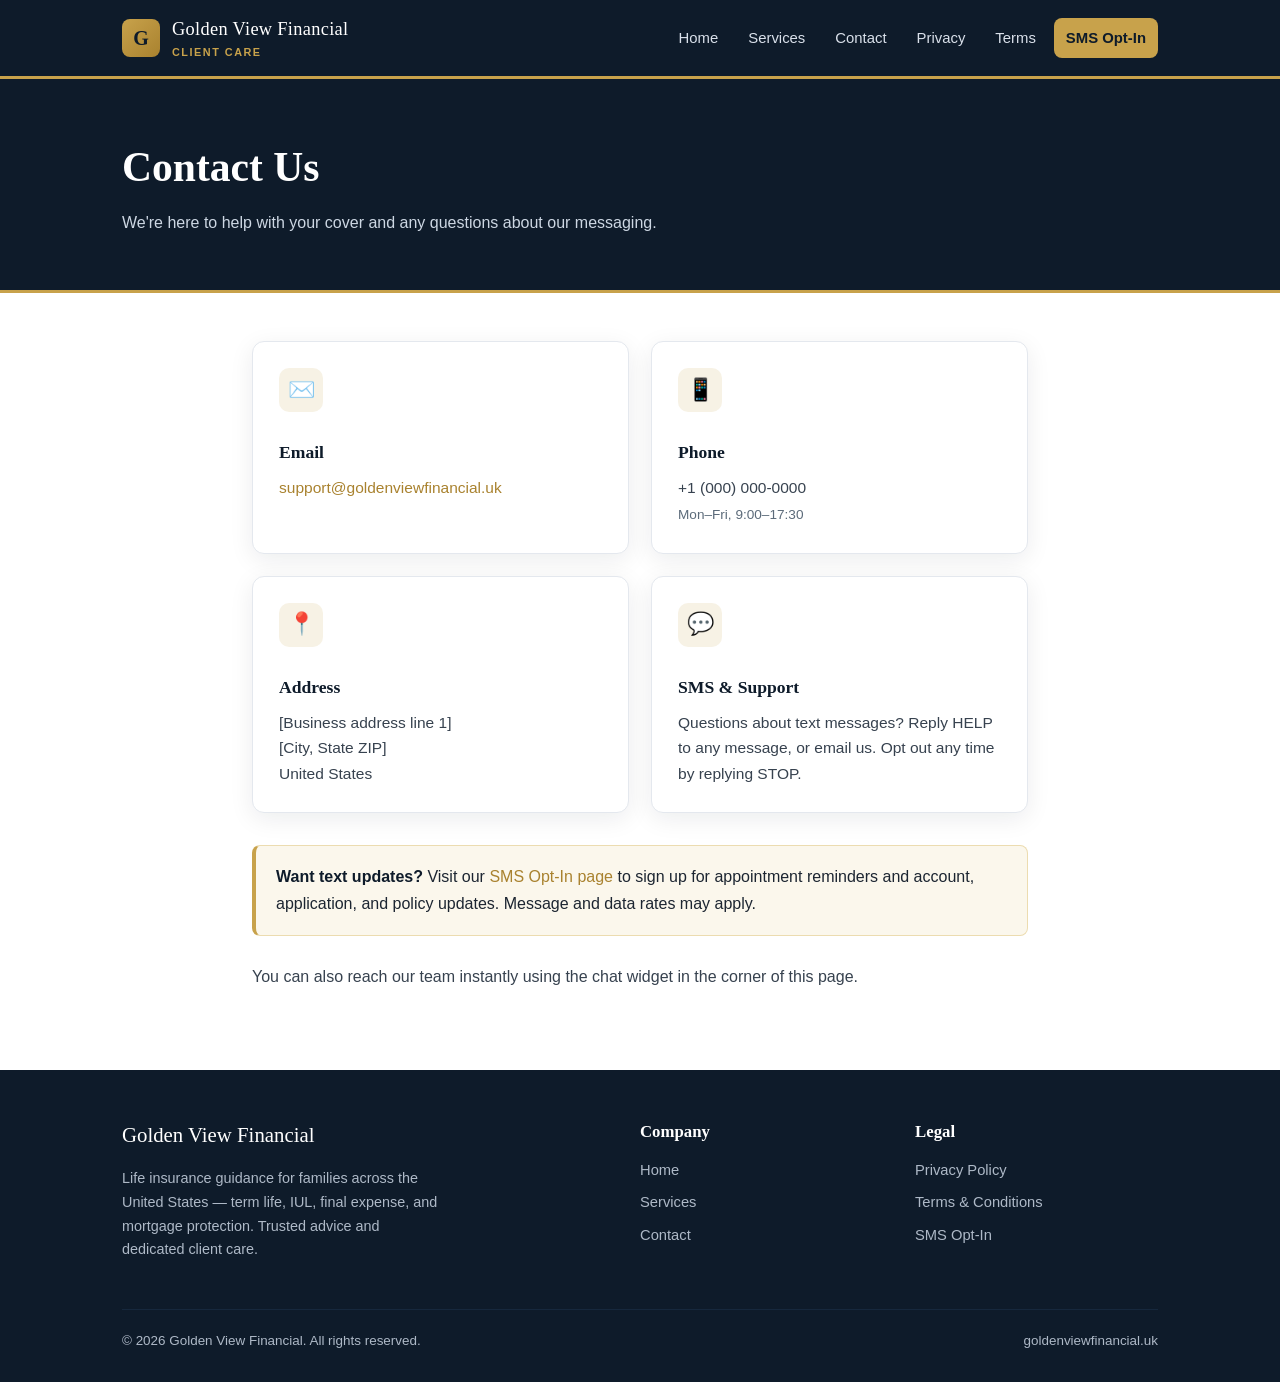
==== contact.html @ 4571d83e "Build A2P compliance website for Golden View Financial Static site to satisfy A2P 10DLC campaign reg" ====
<!DOCTYPE html>
<html lang="en">
<head>
  <meta charset="UTF-8" />
  <meta name="viewport" content="width=device-width, initial-scale=1.0" />
  <title>Contact — Golden View Financial</title>
  <meta name="description" content="Contact Golden View Financial for life insurance guidance — term life, IUL, final expense, and mortgage protection — or with questions about our SMS messaging program." />
  <link rel="stylesheet" href="styles.css" />
</head>
<body>
  <header class="site-header">
    <nav class="nav">
      <div class="brand">
        <a href="index.html" style="display:flex;align-items:center;gap:12px;">
          <span class="mark">G</span>
          <span class="name">Golden View Financial<small>Client Care</small></span>
        </a>
      </div>
      <div class="nav-links">
        <a href="index.html">Home</a>
        <a href="index.html#services">Services</a>
        <a href="contact.html">Contact</a>
        <a href="privacy.html">Privacy</a>
        <a href="terms.html">Terms</a>
        <a href="optin.html" class="cta">SMS Opt-In</a>
      </div>
    </nav>
  </header>

  <div class="page-head">
    <div class="container">
      <h1>Contact Us</h1>
      <p>We're here to help with your cover and any questions about our messaging.</p>
    </div>
  </div>

  <div class="content">
    <div class="container">
      <div class="grid" style="grid-template-columns:1fr 1fr;">
        <div class="card">
          <div class="icon">✉️</div>
          <h3>Email</h3>
          <p><a href="mailto:support@goldenviewfinancial.uk">support@goldenviewfinancial.uk</a></p>
        </div>
        <div class="card">
          <div class="icon">📱</div>
          <h3>Phone</h3>
          <p>+1 (000) 000-0000<br /><span style="font-size:.85rem;color:var(--muted);">Mon–Fri, 9:00–17:30</span></p>
        </div>
        <div class="card">
          <div class="icon">📍</div>
          <h3>Address</h3>
          <p>[Business address line 1]<br />[City, State ZIP]<br />United States</p>
        </div>
        <div class="card">
          <div class="icon">💬</div>
          <h3>SMS &amp; Support</h3>
          <p>Questions about text messages? Reply HELP to any message, or email us. Opt out any time by replying STOP.</p>
        </div>
      </div>

      <div class="callout" style="margin-top:32px;">
        <strong>Want text updates?</strong> Visit our <a href="optin.html">SMS Opt-In page</a> to sign up for appointment reminders and account, application, and policy updates. Message and data rates may apply.
      </div>

      <p style="margin-top:28px;">You can also reach our team instantly using the chat widget in the corner of this page.</p>
    </div>
  </div>

  <footer class="site-footer">
    <div class="container">
      <div class="footer-grid">
        <div class="footer-brand">
          <div class="name">Golden View Financial</div>
          <p>Life insurance guidance for families across the United States — term life, IUL, final expense, and mortgage protection. Trusted advice and dedicated client care.</p>
        </div>
        <div>
          <h4>Company</h4>
          <a href="index.html">Home</a>
          <a href="index.html#services">Services</a>
          <a href="contact.html">Contact</a>
        </div>
        <div>
          <h4>Legal</h4>
          <a href="privacy.html">Privacy Policy</a>
          <a href="terms.html">Terms &amp; Conditions</a>
          <a href="optin.html">SMS Opt-In</a>
        </div>
      </div>
      <div class="footer-bottom container" style="padding-left:0;padding-right:0;">
        <span>&copy; 2026 Golden View Financial. All rights reserved.</span>
        <span>goldenviewfinancial.uk</span>
      </div>
    </div>
  </footer>

  <!-- LeadConnector chat widget -->
  <script src="https://widgets.leadconnectorhq.com/loader.js" data-resources-url="https://widgets.leadconnectorhq.com/chat-widget/loader.js" data-widget-id="6aa87d19f0636a40b9c2fd03" data-source="WEB_USER"></script>
</body>
</html>
---- styles.css ----
/* Golden View Financial — shared styles */
:root {
  --navy: #0e1b2a;
  --navy-2: #16283d;
  --gold: #c8a24b;
  --gold-dark: #a9822f;
  --ink: #1c2531;
  --muted: #5c6b7a;
  --line: #e4e8ee;
  --bg: #f7f9fc;
  --white: #ffffff;
  --shadow: 0 6px 24px rgba(14, 27, 42, 0.08);
  --radius: 12px;
  --maxw: 1080px;
  --font-serif: "Georgia", "Times New Roman", serif;
  --font-sans: -apple-system, BlinkMacSystemFont, "Segoe UI", Roboto, Helvetica, Arial, sans-serif;
}

* { box-sizing: border-box; }

html { scroll-behavior: smooth; }

body {
  margin: 0;
  font-family: var(--font-sans);
  color: var(--ink);
  background: var(--bg);
  line-height: 1.65;
  -webkit-font-smoothing: antialiased;
}

a { color: var(--gold-dark); text-decoration: none; }
a:hover { text-decoration: underline; }

.container { max-width: var(--maxw); margin: 0 auto; padding: 0 22px; }

/* Header */
.site-header {
  background: var(--navy);
  color: #fff;
  position: sticky;
  top: 0;
  z-index: 50;
  border-bottom: 3px solid var(--gold);
}
.nav {
  display: flex;
  align-items: center;
  justify-content: space-between;
  gap: 16px;
  padding: 14px 22px;
  max-width: var(--maxw);
  margin: 0 auto;
}
.brand { display: flex; align-items: center; gap: 12px; }
.brand a { color: #fff; text-decoration: none; }
.brand .mark {
  width: 38px; height: 38px; border-radius: 8px;
  background: linear-gradient(135deg, var(--gold), var(--gold-dark));
  display: flex; align-items: center; justify-content: center;
  font-family: var(--font-serif); font-weight: 700; color: var(--navy); font-size: 20px;
}
.brand .name { font-family: var(--font-serif); font-size: 1.15rem; letter-spacing: .3px; }
.brand .name small { display: block; font-family: var(--font-sans); font-size: .68rem; letter-spacing: 1.5px; text-transform: uppercase; color: var(--gold); font-weight: 600; }

.nav-links { display: flex; gap: 6px; align-items: center; flex-wrap: wrap; }
.nav-links a {
  color: #d9e0ea; padding: 8px 12px; border-radius: 8px; font-size: .93rem; font-weight: 500;
}
.nav-links a:hover { background: var(--navy-2); color: #fff; text-decoration: none; }
.nav-links a.cta {
  background: var(--gold); color: var(--navy); font-weight: 700;
}
.nav-links a.cta:hover { background: #d9b45e; }

/* Hero */
.hero {
  background: radial-gradient(1200px 500px at 70% -10%, #1c3350 0%, var(--navy) 60%);
  color: #fff;
  padding: 84px 0 96px;
}
.hero h1 { font-family: var(--font-serif); font-size: clamp(2rem, 4.5vw, 3.2rem); line-height: 1.15; margin: 0 0 16px; }
.hero p.lead { font-size: 1.15rem; color: #cdd7e3; max-width: 620px; margin: 0 0 28px; }
.hero .badge { display: inline-block; background: rgba(200,162,75,.15); border: 1px solid var(--gold); color: var(--gold); padding: 6px 14px; border-radius: 999px; font-size: .8rem; font-weight: 600; letter-spacing: .5px; text-transform: uppercase; margin-bottom: 22px; }

.btn {
  display: inline-block; padding: 13px 26px; border-radius: 10px; font-weight: 700;
  font-size: 1rem; cursor: pointer; border: none; text-align: center;
}
.btn-primary { background: var(--gold); color: var(--navy); }
.btn-primary:hover { background: #d9b45e; text-decoration: none; }
.btn-ghost { background: transparent; color: #fff; border: 1px solid rgba(255,255,255,.4); margin-left: 12px; }
.btn-ghost:hover { background: rgba(255,255,255,.08); text-decoration: none; }

/* Sections */
section.block { padding: 64px 0; }
section.block.alt { background: var(--white); }
h2.section-title { font-family: var(--font-serif); font-size: clamp(1.6rem, 3vw, 2.2rem); color: var(--navy); margin: 0 0 12px; }
.section-intro { color: var(--muted); max-width: 640px; margin: 0 0 40px; font-size: 1.05rem; }

.grid { display: grid; grid-template-columns: repeat(3, 1fr); gap: 22px; }
.card {
  background: var(--white); border: 1px solid var(--line); border-radius: var(--radius);
  padding: 26px; box-shadow: var(--shadow);
}
section.block.alt .card { background: var(--bg); }
.card .icon { width: 44px; height: 44px; border-radius: 10px; background: rgba(200,162,75,.14); color: var(--gold-dark); display: flex; align-items: center; justify-content: center; font-size: 22px; margin-bottom: 14px; }
.card h3 { font-family: var(--font-serif); color: var(--navy); margin: 0 0 8px; font-size: 1.2rem; }
.card p { margin: 0; color: var(--muted); font-size: .97rem; }

/* Legal / content pages */
.page-head { background: var(--navy); color: #fff; padding: 54px 0; border-bottom: 3px solid var(--gold); }
.page-head h1 { font-family: var(--font-serif); font-size: clamp(1.8rem, 4vw, 2.6rem); margin: 0 0 8px; }
.page-head p { color: #cdd7e3; margin: 0; }
.content { background: var(--white); }
.content .container { padding-top: 48px; padding-bottom: 64px; max-width: 820px; }
.content h2 { font-family: var(--font-serif); color: var(--navy); margin-top: 36px; font-size: 1.4rem; }
.content h3 { color: var(--navy); margin-top: 26px; font-size: 1.1rem; }
.content p, .content li { color: #37424f; }
.content ul { padding-left: 20px; }
.content .updated { color: var(--muted); font-size: .9rem; font-style: italic; }
.callout {
  background: #fbf7ec; border: 1px solid #ecdcb0; border-left: 4px solid var(--gold);
  border-radius: 8px; padding: 18px 20px; margin: 24px 0;
}
.callout strong { color: var(--navy); }

/* Opt-in form */
.form-wrap { max-width: 620px; margin: 0 auto; }
.form-card {
  background: var(--white); border: 1px solid var(--line); border-radius: var(--radius);
  padding: 34px; box-shadow: var(--shadow);
}
.field { margin-bottom: 18px; }
.field label { display: block; font-weight: 600; margin-bottom: 6px; color: var(--navy); font-size: .95rem; }
.field input[type=text], .field input[type=tel], .field input[type=email], .field select {
  width: 100%; padding: 12px 14px; border: 1px solid var(--line); border-radius: 9px;
  font-size: 1rem; font-family: inherit; background: #fdfdfe;
}
.field input:focus, .field select:focus { outline: none; border-color: var(--gold); box-shadow: 0 0 0 3px rgba(200,162,75,.18); }
.consent {
  display: flex; gap: 12px; align-items: flex-start; background: var(--bg);
  border: 1px solid var(--line); border-radius: 9px; padding: 16px; margin: 22px 0;
}
.consent input { margin-top: 4px; width: 18px; height: 18px; flex: 0 0 auto; }
.consent label { font-size: .86rem; color: #46515e; line-height: 1.55; }
.form-note { font-size: .82rem; color: var(--muted); margin-top: 14px; text-align: center; }

/* Steps */
.steps { counter-reset: step; display: grid; grid-template-columns: repeat(3,1fr); gap: 22px; }
.step { position: relative; padding-left: 4px; }
.step .num { width: 40px; height: 40px; border-radius: 50%; background: var(--navy); color: var(--gold); font-family: var(--font-serif); font-weight: 700; display: flex; align-items: center; justify-content: center; margin-bottom: 12px; }
.step h3 { font-family: var(--font-serif); color: var(--navy); margin: 0 0 6px; }
.step p { margin: 0; color: var(--muted); font-size: .95rem; }

/* Footer */
.site-footer { background: var(--navy); color: #aeb9c7; padding: 48px 0 30px; margin-top: 0; }
.footer-grid { display: grid; grid-template-columns: 2fr 1fr 1fr; gap: 32px; }
.site-footer h4 { color: #fff; font-family: var(--font-serif); margin: 0 0 12px; font-size: 1.05rem; }
.site-footer a { color: #aeb9c7; display: block; margin-bottom: 8px; font-size: .92rem; }
.site-footer a:hover { color: var(--gold); }
.footer-brand .name { font-family: var(--font-serif); color: #fff; font-size: 1.3rem; margin-bottom: 8px; }
.footer-brand p { font-size: .9rem; max-width: 320px; }
.footer-bottom { border-top: 1px solid var(--navy-2); margin-top: 32px; padding-top: 20px; font-size: .84rem; display: flex; justify-content: space-between; flex-wrap: wrap; gap: 10px; }

/* Responsive */
@media (max-width: 860px) {
  .grid, .steps, .footer-grid { grid-template-columns: 1fr; }
  .nav { flex-direction: column; align-items: flex-start; }
  .btn-ghost { margin-left: 0; margin-top: 10px; }
}
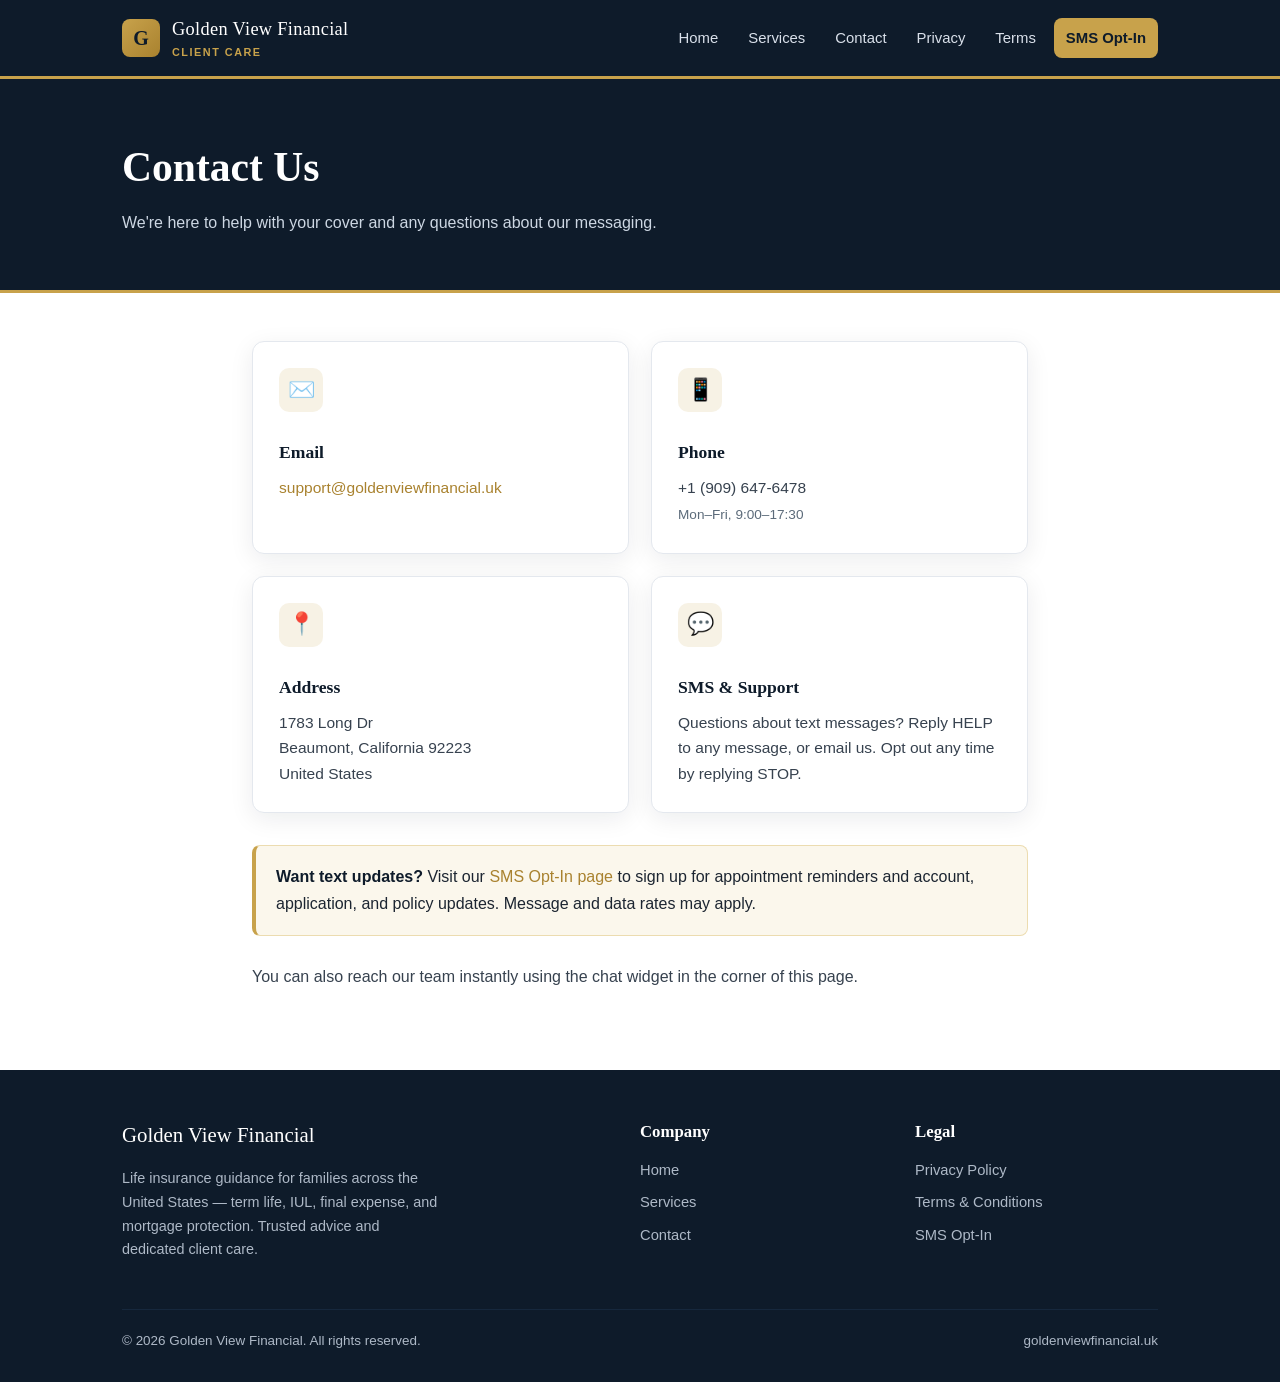
==== commit fa21cd69: "Fill in business phone and address Add real contact info (+1 909-647-6478; 1783 Long Dr, Beaumont, C" ====
--- a/contact.html
+++ b/contact.html
@@ -45,12 +45,12 @@
         <div class="card">
           <div class="icon">📱</div>
           <h3>Phone</h3>
-          <p>+1 (000) 000-0000<br /><span style="font-size:.85rem;color:var(--muted);">Mon–Fri, 9:00–17:30</span></p>
+          <p>+1 (909) 647-6478<br /><span style="font-size:.85rem;color:var(--muted);">Mon–Fri, 9:00–17:30</span></p>
         </div>
         <div class="card">
           <div class="icon">📍</div>
           <h3>Address</h3>
-          <p>[Business address line 1]<br />[City, State ZIP]<br />United States</p>
+          <p>1783 Long Dr<br />Beaumont, California 92223<br />United States</p>
         </div>
         <div class="card">
           <div class="icon">💬</div>
